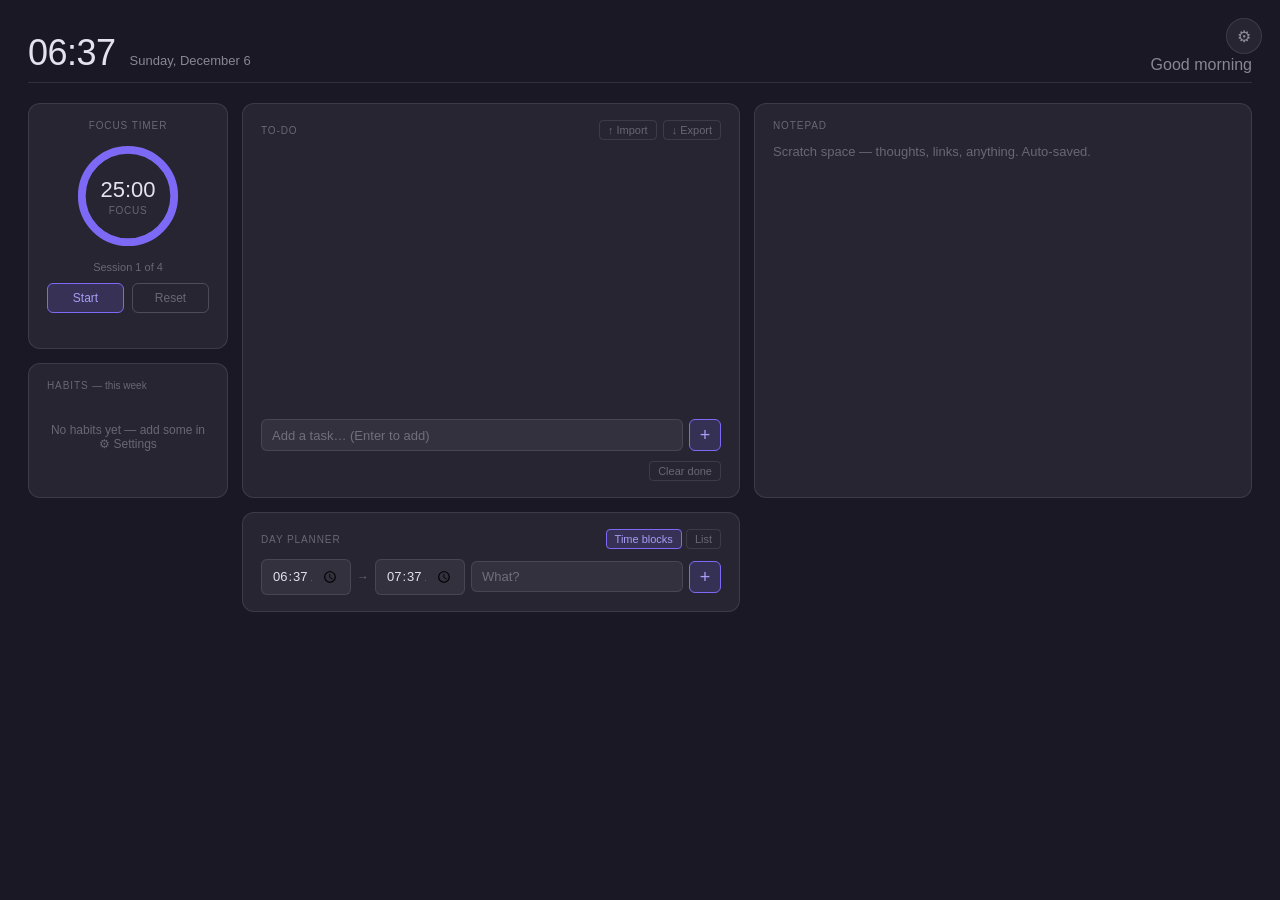
==== newtab.html @ 27ba7f16 "Add files via upload" ====
<!DOCTYPE html>
<html lang="en">
<head>
<meta charset="UTF-8">
<meta name="viewport" content="width=device-width, initial-scale=1.0">
<title>StillPoint</title>
<link rel="stylesheet" href="style.css">
</head>
<body class="theme-dusk">

<!-- Settings panel -->
<div id="settings-panel" class="settings-panel hidden">
  <div class="settings-inner">
    <div class="settings-header">
      <span>Settings</span>
      <button class="icon-btn" id="close-settings" aria-label="Close settings">✕</button>
    </div>

    <section class="settings-section">
      <h3>Theme</h3>
      <div class="theme-grid">
        <button class="theme-swatch" data-theme="dusk" title="Dusk"><span class="swatch-preview s-dusk"></span>Dusk</button>
        <button class="theme-swatch" data-theme="midnight" title="Midnight"><span class="swatch-preview s-midnight"></span>Midnight</button>
        <button class="theme-swatch" data-theme="forest" title="Forest"><span class="swatch-preview s-forest"></span>Forest</button>
        <button class="theme-swatch" data-theme="slate" title="Slate"><span class="swatch-preview s-slate"></span>Slate</button>
        <button class="theme-swatch" data-theme="rose" title="Rose"><span class="swatch-preview s-rose"></span>Rose</button>
        <button class="theme-swatch" data-theme="light" title="Light"><span class="swatch-preview s-light"></span>Light</button>
      </div>
    </section>

    <section class="settings-section">
      <h3>Background image</h3>
      <p class="settings-hint">Replaces the theme colour with your own photo. Stored locally in your browser.</p>
      <div class="bg-controls">
        <label class="file-btn" for="bg-upload">Choose image</label>
        <input type="file" id="bg-upload" accept="image/*" style="display:none">
        <button id="bg-clear" class="ghost-btn">Remove image</button>
      </div>
      <div id="bg-preview-wrap" class="hidden">
        <img id="bg-preview" alt="Background preview">
      </div>
    </section>

    <section class="settings-section">
      <h3>Greeting name</h3>
      <input type="text" id="greeting-name" placeholder="Your name" maxlength="40">
    </section>

    <section class="settings-section">
      <h3>Pomodoro lengths</h3>
      <div class="pomo-settings-row">
        <label>Focus <input type="number" id="pomo-focus-len" min="1" max="90" value="25"> min</label>
        <label>Break <input type="number" id="pomo-break-len" min="1" max="30" value="5"> min</label>
        <label>Long break <input type="number" id="pomo-long-len" min="1" max="60" value="15"> min</label>
      </div>
    </section>

    <section class="settings-section">
      <h3>Habits</h3>
      <div id="habit-settings-list"></div>
      <div class="habit-add-row">
        <input type="text" id="new-habit-name" placeholder="New habit name" maxlength="40">
        <button id="add-habit-btn" class="ghost-btn">Add</button>
      </div>
    </section>
  </div>
</div>

<!-- Gear button -->
<button class="gear-btn" id="open-settings" aria-label="Open settings">⚙</button>

<!-- Main dashboard -->
<main class="dashboard">

  <!-- Header -->
  <header class="dash-header">
    <div class="header-left">
      <div id="clock" class="clock">00:00</div>
      <div id="date-str" class="date-str"></div>
    </div>
    <div id="greeting" class="greeting"></div>
  </header>

  <!-- Widget grid -->
  <div class="widget-grid">

    <!-- Pomodoro -->
    <div class="widget widget-pomo" id="w-pomo">
      <div class="widget-label">Focus timer</div>
      <div class="pomo-ring-wrap">
        <svg class="pomo-svg" viewBox="0 0 100 100">
          <circle class="pomo-track" cx="50" cy="50" r="42"/>
          <circle class="pomo-progress" id="pomo-arc" cx="50" cy="50" r="42"/>
        </svg>
        <div class="pomo-inner">
          <div id="pomo-display" class="pomo-time">25:00</div>
          <div id="pomo-label" class="pomo-mode-label">Focus</div>
        </div>
      </div>
      <div class="pomo-session-info">Session <span id="pomo-session">1</span> of 4</div>
      <div class="pomo-btns">
        <button id="pomo-toggle" class="pomo-btn">Start</button>
        <button id="pomo-reset" class="pomo-btn pomo-btn-ghost">Reset</button>
      </div>
    </div>

    <!-- To-do -->
    <div class="widget widget-todo" id="w-todo">
      <div class="widget-label-row">
        <span class="widget-label">To-do</span>
        <div class="todo-actions">
          <button class="tiny-btn" id="todo-import-btn" title="Import tasks">↑ Import</button>
          <button class="tiny-btn" id="todo-export-btn" title="Export tasks">↓ Export</button>
          <input type="file" id="todo-import-file" accept=".txt,.csv" style="display:none">
          <div class="export-menu hidden" id="export-menu">
            <button data-fmt="txt">Plain text (.txt)</button>
            <button data-fmt="csv">CSV (.csv)</button>
          </div>
        </div>
      </div>
      <ul id="todo-list" class="todo-list"></ul>
      <div class="todo-add-row">
        <input type="text" id="todo-input" placeholder="Add a task… (Enter to add)" maxlength="200">
        <button id="todo-add" class="icon-add-btn" aria-label="Add task">+</button>
      </div>
      <div class="todo-footer">
        <span id="todo-count" class="todo-count"></span>
        <button class="tiny-btn" id="todo-clear-done">Clear done</button>
      </div>
    </div>

    <!-- Notepad -->
    <div class="widget widget-notepad" id="w-notepad">
      <div class="widget-label">Notepad</div>
      <textarea id="notepad-area" placeholder="Scratch space — thoughts, links, anything. Auto-saved."></textarea>
    </div>

    <!-- Habits -->
    <div class="widget widget-habits" id="w-habits">
      <div class="widget-label">Habits <span class="widget-sublabel">— this week</span></div>
      <div id="habit-list" class="habit-list"></div>
      <div id="habit-empty" class="habit-empty hidden">
        <span>No habits yet — add some in ⚙ Settings</span>
      </div>
    </div>

    <!-- Day planner -->
    <div class="widget widget-planner" id="w-planner">
      <div class="widget-label-row">
        <span class="widget-label">Day planner</span>
        <div class="planner-view-toggle">
          <button class="view-btn active" data-view="blocks" id="view-blocks-btn">Time blocks</button>
          <button class="view-btn" data-view="list" id="view-list-btn">List</button>
        </div>
      </div>

      <!-- Time blocks view -->
      <div id="planner-blocks-view" class="planner-blocks-view">
        <div id="blocks-list" class="blocks-list"></div>
        <div class="block-add-row">
          <input type="time" id="block-start" class="time-input">
          <span class="block-dash">→</span>
          <input type="time" id="block-end" class="time-input">
          <input type="text" id="block-label" placeholder="What?" class="block-label-input" maxlength="80">
          <button id="block-add-btn" class="icon-add-btn" aria-label="Add block">+</button>
        </div>
      </div>

      <!-- List view -->
      <div id="planner-list-view" class="planner-list-view hidden">
        <ul id="planner-list" class="planner-list"></ul>
        <div class="plan-add-row">
          <input type="time" id="plan-time" class="time-input plan-time-opt">
          <input type="text" id="plan-item-input" placeholder="Add item… (optional time above)" maxlength="200">
          <button id="plan-item-add" class="icon-add-btn" aria-label="Add item">+</button>
        </div>
      </div>
    </div>

  </div>
</main>

<script src="app.js"></script>
</body>
</html>
---- style.css ----
/* ── Reset & base ───────────────────────────────── */
*, *::before, *::after { box-sizing: border-box; margin: 0; padding: 0; }
html, body { width: 100%; min-height: 100vh; font-family: -apple-system, BlinkMacSystemFont, 'Segoe UI', sans-serif; font-size: 14px; }

/* ── Themes ─────────────────────────────────────── */
:root {
  --bg: #1a1825;
  --bg2: rgba(255,255,255,0.06);
  --bg3: rgba(255,255,255,0.03);
  --border: rgba(255,255,255,0.10);
  --border2: rgba(255,255,255,0.18);
  --text: #e4e2f0;
  --text2: rgba(228,226,240,0.55);
  --text3: rgba(228,226,240,0.35);
  --accent: #7c6af7;
  --accent-light: rgba(124,106,247,0.18);
  --accent-text: #a89df8;
  --success: #5dcaa5;
  --success-light: rgba(93,202,165,0.18);
  --danger: #f07575;
  --shadow: rgba(0,0,0,0.35);
  --pomo-track: rgba(255,255,255,0.08);
  --radius: 12px;
  --widget-pad: 16px 18px;
}
body.theme-dusk { --bg:#1a1825; --accent:#7c6af7; --accent-light:rgba(124,106,247,0.18); --accent-text:#a89df8; }
body.theme-midnight { --bg:#0d0d14; --bg2:rgba(255,255,255,0.05); --accent:#4f8ef7; --accent-light:rgba(79,142,247,0.18); --accent-text:#82b0f8; }
body.theme-forest { --bg:#0f1a14; --bg2:rgba(255,255,255,0.06); --accent:#3da87a; --accent-light:rgba(61,168,122,0.18); --accent-text:#6dcba5; }
body.theme-slate { --bg:#16202c; --bg2:rgba(255,255,255,0.06); --accent:#5b8fa8; --accent-light:rgba(91,143,168,0.18); --accent-text:#8db8cc; }
body.theme-rose { --bg:#1e1218; --bg2:rgba(255,255,255,0.06); --accent:#c46b8f; --accent-light:rgba(196,107,143,0.18); --accent-text:#de9ab7; }
body.theme-light {
  --bg:#f0eff5; --bg2:rgba(0,0,0,0.04); --bg3:rgba(0,0,0,0.02);
  --border:rgba(0,0,0,0.10); --border2:rgba(0,0,0,0.18);
  --text:#1a1825; --text2:rgba(26,24,37,0.55); --text3:rgba(26,24,37,0.35);
  --accent:#6254d4; --accent-light:rgba(98,84,212,0.12); --accent-text:#6254d4;
  --success:#2a9b71; --success-light:rgba(42,155,113,0.12);
  --danger:#c94040; --shadow:rgba(0,0,0,0.12); --pomo-track:rgba(0,0,0,0.08);
}

/* ── Background image support ───────────────────── */
body.has-bg-image {
  background-size: cover !important;
  background-position: center !important;
  background-attachment: fixed !important;
}
body.has-bg-image .widget {
  background: rgba(0,0,0,0.45) !important;
  backdrop-filter: blur(12px);
  -webkit-backdrop-filter: blur(12px);
  border-color: rgba(255,255,255,0.12) !important;
}
body.has-bg-image.theme-light .widget {
  background: rgba(255,255,255,0.5) !important;
  border-color: rgba(255,255,255,0.4) !important;
}
body.has-bg-image .dash-header { text-shadow: 0 1px 6px rgba(0,0,0,0.5); }
body.has-bg-image.theme-light .dash-header { text-shadow: 0 1px 4px rgba(0,0,0,0.2); }

/* ── Page body ──────────────────────────────────── */
body {
  background-color: var(--bg);
  color: var(--text);
  transition: background 0.3s;
}

/* ── Settings gear ──────────────────────────────── */
.gear-btn {
  position: fixed; top: 18px; right: 18px; z-index: 200;
  background: var(--bg2); border: 1px solid var(--border);
  border-radius: 50%; width: 36px; height: 36px;
  font-size: 16px; cursor: pointer; color: var(--text2);
  display: flex; align-items: center; justify-content: center;
  transition: background 0.15s, color 0.15s;
}
.gear-btn:hover { background: var(--bg3); color: var(--text); }

/* ── Settings panel ─────────────────────────────── */
.settings-panel {
  position: fixed; top: 0; right: 0; bottom: 0; z-index: 300;
  width: 320px; background: var(--bg);
  border-left: 1px solid var(--border2);
  overflow-y: auto;
  transition: transform 0.25s ease;
  box-shadow: -4px 0 32px var(--shadow);
}
.settings-panel.hidden { transform: translateX(100%); }
.settings-inner { padding: 20px; }
.settings-header {
  display: flex; align-items: center; justify-content: space-between;
  font-size: 15px; font-weight: 600; margin-bottom: 24px;
  padding-bottom: 12px; border-bottom: 1px solid var(--border);
}
.settings-section { margin-bottom: 24px; }
.settings-section h3 { font-size: 11px; text-transform: uppercase; letter-spacing: 0.08em; color: var(--text3); margin-bottom: 10px; font-weight: 500; }
.settings-hint { font-size: 11px; color: var(--text3); margin-bottom: 8px; line-height: 1.5; }

/* Theme swatches */
.theme-grid { display: grid; grid-template-columns: repeat(3, 1fr); gap: 8px; }
.theme-swatch {
  display: flex; flex-direction: column; align-items: center; gap: 5px;
  background: var(--bg2); border: 1px solid var(--border);
  border-radius: 8px; padding: 8px 4px; cursor: pointer;
  font-size: 11px; color: var(--text2); transition: border-color 0.15s;
}
.theme-swatch:hover, .theme-swatch.active { border-color: var(--accent); color: var(--text); }
.swatch-preview { display: block; width: 28px; height: 28px; border-radius: 50%; border: 2px solid rgba(255,255,255,0.1); }
.s-dusk    { background: radial-gradient(circle at 40% 40%, #7c6af7, #1a1825); }
.s-midnight{ background: radial-gradient(circle at 40% 40%, #4f8ef7, #0d0d14); }
.s-forest  { background: radial-gradient(circle at 40% 40%, #3da87a, #0f1a14); }
.s-slate   { background: radial-gradient(circle at 40% 40%, #5b8fa8, #16202c); }
.s-rose    { background: radial-gradient(circle at 40% 40%, #c46b8f, #1e1218); }
.s-light   { background: radial-gradient(circle at 40% 40%, #6254d4, #f0eff5); }

/* BG image */
.bg-controls { display: flex; gap: 8px; flex-wrap: wrap; }
.file-btn {
  display: inline-block; padding: 6px 12px;
  background: var(--accent-light); border: 1px solid var(--accent);
  border-radius: 6px; font-size: 12px; color: var(--accent-text);
  cursor: pointer; transition: background 0.15s;
}
.file-btn:hover { background: rgba(124,106,247,0.28); }
#bg-preview-wrap { margin-top: 8px; }
#bg-preview { width: 100%; border-radius: 6px; border: 1px solid var(--border); max-height: 120px; object-fit: cover; }

/* Pomo settings */
.pomo-settings-row { display: flex; gap: 10px; flex-wrap: wrap; }
.pomo-settings-row label { font-size: 12px; color: var(--text2); display: flex; align-items: center; gap: 5px; }
.pomo-settings-row input[type=number] { width: 48px; }

/* Habit settings */
#habit-settings-list { display: flex; flex-direction: column; gap: 6px; margin-bottom: 8px; }
.habit-setting-row { display: flex; align-items: center; justify-content: space-between; background: var(--bg2); border-radius: 6px; padding: 6px 10px; font-size: 12px; }
.habit-add-row { display: flex; gap: 8px; }

/* Form elements */
input[type=text], input[type=number], input[type=time], textarea {
  background: var(--bg2); border: 1px solid var(--border);
  border-radius: 6px; padding: 7px 10px; color: var(--text);
  font-size: 13px; font-family: inherit; outline: none;
  transition: border-color 0.15s;
}
input[type=text]:focus, input[type=number]:focus, input[type=time]:focus, textarea:focus { border-color: var(--accent); }
input[type=text]::placeholder, textarea::placeholder { color: var(--text3); }

/* Buttons */
.ghost-btn {
  background: transparent; border: 1px solid var(--border2);
  border-radius: 6px; padding: 6px 12px; color: var(--text2);
  font-size: 12px; cursor: pointer; transition: background 0.15s, color 0.15s;
}
.ghost-btn:hover { background: var(--bg2); color: var(--text); }
.icon-btn { background: none; border: none; cursor: pointer; color: var(--text2); font-size: 15px; padding: 2px 6px; }
.icon-btn:hover { color: var(--text); }
.icon-add-btn {
  background: var(--accent-light); border: 1px solid var(--accent);
  border-radius: 6px; color: var(--accent-text); font-size: 18px;
  width: 32px; height: 32px; cursor: pointer; flex-shrink: 0;
  display: flex; align-items: center; justify-content: center;
  line-height: 1; transition: background 0.15s;
}
.icon-add-btn:hover { background: rgba(124,106,247,0.28); }
.tiny-btn {
  background: transparent; border: 1px solid var(--border);
  border-radius: 4px; padding: 3px 8px; font-size: 11px;
  color: var(--text3); cursor: pointer; transition: color 0.15s, border-color 0.15s;
}
.tiny-btn:hover { color: var(--text2); border-color: var(--border2); }

/* ── Dashboard layout ───────────────────────────── */
.dashboard {
  max-width: 1280px; margin: 0 auto;
  padding: 32px 28px 40px;
  min-height: 100vh; display: flex; flex-direction: column; gap: 20px;
}

/* Header */
.dash-header {
  display: flex; align-items: flex-end; justify-content: space-between;
  flex-wrap: wrap; gap: 8px; padding-bottom: 8px;
  border-bottom: 1px solid var(--border);
}
.header-left { display: flex; align-items: baseline; gap: 14px; }
.clock { font-size: 36px; font-weight: 300; letter-spacing: -0.5px; color: var(--text); font-variant-numeric: tabular-nums; }
.date-str { font-size: 13px; color: var(--text2); }
.greeting { font-size: 16px; color: var(--text2); }

/* Widget grid */
.widget-grid {
  display: grid;
  grid-template-columns: 200px 1fr 1fr;
  grid-template-rows: auto auto;
  gap: 14px;
}

/* ── Widgets ────────────────────────────────────── */
.widget {
  background: var(--bg2); border: 1px solid var(--border);
  border-radius: var(--radius); padding: var(--widget-pad);
  display: flex; flex-direction: column; gap: 10px;
}
.widget-label {
  font-size: 10px; text-transform: uppercase; letter-spacing: 0.09em;
  color: var(--text3); font-weight: 500;
}
.widget-sublabel { font-size: 10px; text-transform: none; letter-spacing: 0; color: var(--text3); }
.widget-label-row { display: flex; align-items: center; justify-content: space-between; }

/* Pomodoro */
.widget-pomo { grid-column: 1; grid-row: 1; align-items: center; }
.pomo-ring-wrap { position: relative; width: 110px; height: 110px; }
.pomo-svg { width: 100%; height: 100%; transform: rotate(-90deg); }
.pomo-track { fill: none; stroke: var(--pomo-track); stroke-width: 7; }
.pomo-progress { fill: none; stroke: var(--accent); stroke-width: 7; stroke-linecap: round; transition: stroke-dashoffset 1s linear; }
.pomo-inner {
  position: absolute; inset: 0;
  display: flex; flex-direction: column; align-items: center; justify-content: center;
}
.pomo-time { font-size: 22px; font-weight: 400; font-variant-numeric: tabular-nums; color: var(--text); }
.pomo-mode-label { font-size: 10px; color: var(--text3); text-transform: uppercase; letter-spacing: 0.07em; margin-top: 2px; }
.pomo-session-info { font-size: 11px; color: var(--text3); }
.pomo-btns { display: flex; gap: 8px; width: 100%; }
.pomo-btn {
  flex: 1; padding: 7px 0; border-radius: 6px; font-size: 12px;
  cursor: pointer; background: var(--accent-light); border: 1px solid var(--accent);
  color: var(--accent-text); transition: background 0.15s;
}
.pomo-btn:hover { background: rgba(124,106,247,0.28); }
.pomo-btn-ghost { background: transparent; border-color: var(--border2); color: var(--text3); }
.pomo-btn-ghost:hover { background: var(--bg2); color: var(--text2); }
.pomo-btn.running { background: var(--accent); color: #fff; border-color: var(--accent); }

/* To-do */
.widget-todo { grid-column: 2; grid-row: 1 / 3; }
.todo-actions { display: flex; gap: 6px; position: relative; }
.todo-list {
  list-style: none; display: flex; flex-direction: column; gap: 2px;
  overflow-y: auto; max-height: 280px; flex: 1;
  scrollbar-width: thin; scrollbar-color: var(--border) transparent;
}
.todo-item {
  display: flex; align-items: center; gap: 9px;
  padding: 6px 4px; border-radius: 6px;
  border-bottom: 1px solid var(--border); transition: background 0.1s;
}
.todo-item:hover { background: var(--bg2); }
.todo-item:last-child { border-bottom: none; }
.todo-check {
  width: 16px; height: 16px; border-radius: 50%;
  border: 1.5px solid var(--border2); flex-shrink: 0;
  cursor: pointer; transition: background 0.15s, border-color 0.15s;
  display: flex; align-items: center; justify-content: center;
}
.todo-check.checked { background: var(--accent); border-color: var(--accent); }
.todo-check.checked::after {
  content: ''; display: block;
  width: 5px; height: 3px;
  border-left: 1.5px solid #fff; border-bottom: 1.5px solid #fff;
  transform: rotate(-45deg) translateY(-1px);
}
.todo-text { flex: 1; font-size: 13px; color: var(--text); line-height: 1.4; cursor: text; }
.todo-text.done { color: var(--text3); text-decoration: line-through; }
.todo-del {
  opacity: 0; background: none; border: none; color: var(--danger);
  cursor: pointer; font-size: 15px; padding: 0 2px; transition: opacity 0.15s;
}
.todo-item:hover .todo-del { opacity: 1; }
.todo-add-row { display: flex; gap: 6px; }
.todo-add-row input { flex: 1; }
.todo-footer { display: flex; align-items: center; justify-content: space-between; }
.todo-count { font-size: 11px; color: var(--text3); }
.export-menu {
  position: absolute; top: calc(100% + 4px); right: 0; z-index: 50;
  background: var(--bg); border: 1px solid var(--border2);
  border-radius: 8px; overflow: hidden; white-space: nowrap;
  box-shadow: 0 4px 16px var(--shadow);
}
.export-menu button {
  display: block; width: 100%; text-align: left;
  padding: 8px 14px; background: none; border: none;
  font-size: 12px; color: var(--text2); cursor: pointer;
}
.export-menu button:hover { background: var(--bg2); color: var(--text); }

/* Notepad */
.widget-notepad { grid-column: 3; grid-row: 1 / 3; }
.widget-notepad textarea {
  flex: 1; width: 100%; resize: none; min-height: 340px;
  border: none; background: transparent; padding: 0;
  font-size: 13px; line-height: 1.65; color: var(--text);
}
.widget-notepad textarea:focus { outline: none; }

/* Habits */
.widget-habits { grid-column: 1; grid-row: 2; }
.habit-list { display: flex; flex-direction: column; gap: 8px; }
.habit-row { display: flex; align-items: center; justify-content: space-between; gap: 8px; }
.habit-name { font-size: 12px; color: var(--text2); flex: 1; min-width: 0; white-space: nowrap; overflow: hidden; text-overflow: ellipsis; }
.habit-dots { display: flex; gap: 4px; }
.habit-dot {
  width: 9px; height: 9px; border-radius: 50%;
  background: var(--pomo-track); cursor: pointer;
  transition: background 0.15s, transform 0.1s;
  border: none; padding: 0;
}
.habit-dot:hover { transform: scale(1.3); }
.habit-dot.done { background: var(--success); }
.habit-dot.today { box-shadow: 0 0 0 2px var(--accent); }
.habit-empty { font-size: 12px; color: var(--text3); text-align: center; padding: 12px 0; }

/* Day planner */
.widget-planner { grid-column: 2 / 3; grid-row: 3; }
.planner-view-toggle { display: flex; gap: 4px; }
.view-btn {
  background: transparent; border: 1px solid var(--border);
  border-radius: 4px; padding: 3px 8px; font-size: 11px;
  color: var(--text3); cursor: pointer; transition: all 0.15s;
}
.view-btn.active { background: var(--accent-light); border-color: var(--accent); color: var(--accent-text); }

/* Blocks view */
.blocks-list { display: flex; flex-direction: column; gap: 5px; max-height: 220px; overflow-y: auto; scrollbar-width: thin; }
.time-block-item {
  display: flex; align-items: center; gap: 10px;
  background: var(--bg3); border-radius: 6px; padding: 6px 10px;
  border-left: 3px solid var(--accent);
}
.block-time-range { font-size: 11px; color: var(--text3); font-variant-numeric: tabular-nums; white-space: nowrap; min-width: 80px; }
.block-item-label { flex: 1; font-size: 13px; color: var(--text); }
.block-del { opacity: 0; background: none; border: none; color: var(--danger); cursor: pointer; font-size: 14px; padding: 0 2px; transition: opacity 0.15s; }
.time-block-item:hover .block-del { opacity: 1; }
.block-add-row { display: flex; align-items: center; gap: 6px; flex-wrap: wrap; }
.block-add-row .time-input { width: 90px; }
.block-dash { color: var(--text3); font-size: 12px; }
.block-label-input { flex: 1; min-width: 100px; }

/* List view */
.planner-list { list-style: none; display: flex; flex-direction: column; gap: 3px; max-height: 220px; overflow-y: auto; scrollbar-width: thin; }
.plan-item {
  display: flex; align-items: center; gap: 8px;
  padding: 5px 4px; border-bottom: 1px solid var(--border);
}
.plan-item:last-child { border-bottom: none; }
.plan-item-time { font-size: 11px; color: var(--accent-text); font-variant-numeric: tabular-nums; min-width: 38px; }
.plan-item-text { flex: 1; font-size: 13px; color: var(--text); }
.plan-del { opacity: 0; background: none; border: none; color: var(--danger); cursor: pointer; font-size: 14px; padding: 0 2px; transition: opacity 0.15s; }
.plan-item:hover .plan-del { opacity: 1; }
.plan-add-row { display: flex; gap: 6px; align-items: center; }
.plan-add-row input[type=text] { flex: 1; }
.plan-time-opt { width: 90px; }

/* ── Utilities ───────────────────────────────────── */
.hidden { display: none !important; }

/* Responsive tweak for narrow screens */
@media (max-width: 860px) {
  .widget-grid { grid-template-columns: 1fr 1fr; }
  .widget-todo { grid-column: 1 / 3; grid-row: auto; }
  .widget-notepad { grid-column: 1 / 3; grid-row: auto; }
  .widget-habits { grid-column: 1; grid-row: auto; }
  .widget-planner { grid-column: 1 / 3; grid-row: auto; }
}
@media (max-width: 540px) {
  .widget-grid { grid-template-columns: 1fr; }
  .widget-todo, .widget-notepad, .widget-habits, .widget-planner { grid-column: 1; }
}
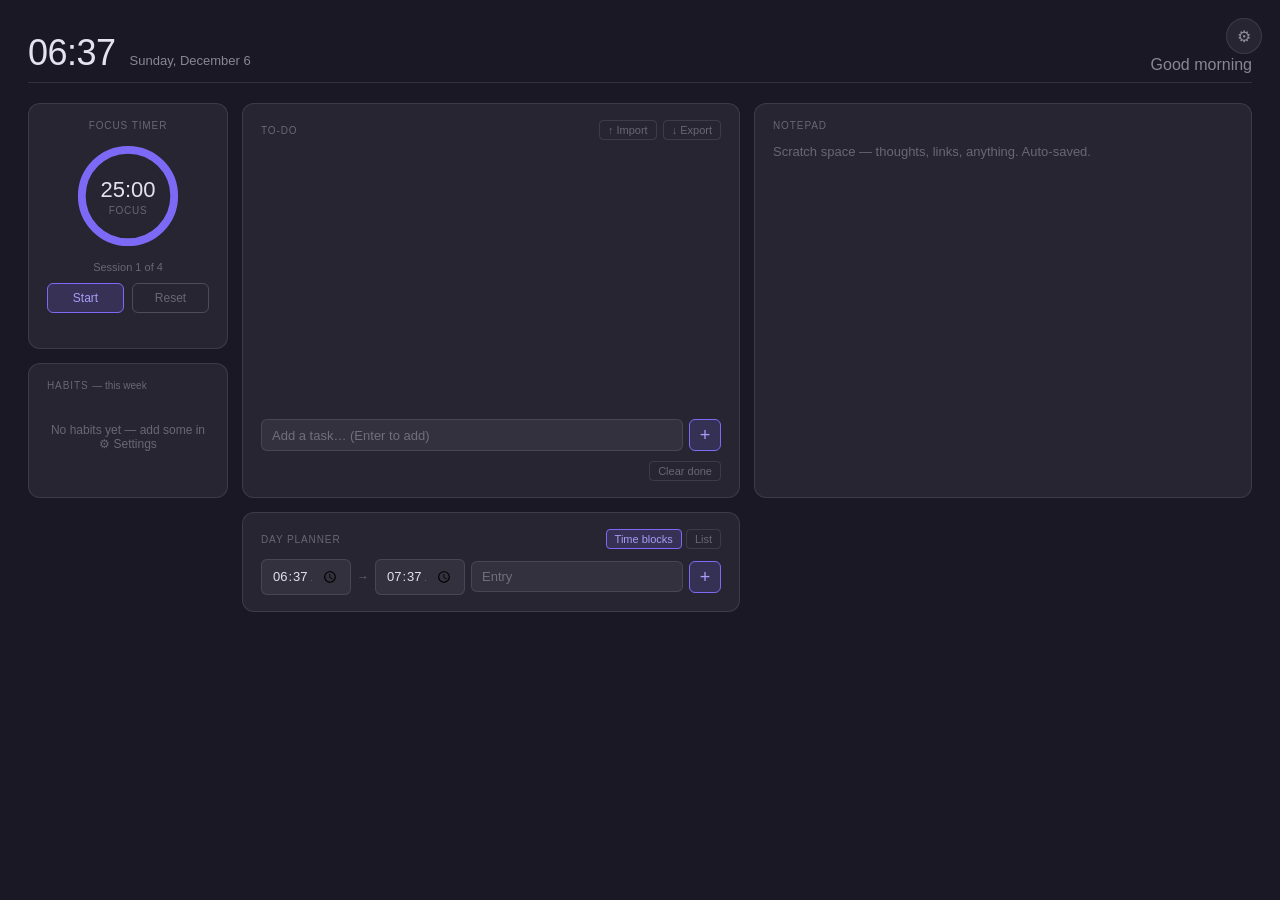
==== commit f982eb53: "Prototype update after 3rd test run" ====
--- a/newtab.html
+++ b/newtab.html
@@ -161,7 +161,7 @@
           <input type="time" id="block-start" class="time-input">
           <span class="block-dash">→</span>
           <input type="time" id="block-end" class="time-input">
-          <input type="text" id="block-label" placeholder="What?" class="block-label-input" maxlength="80">
+          <input type="text" id="block-label" placeholder="Entry" class="block-label-input" maxlength="80">
           <button id="block-add-btn" class="icon-add-btn" aria-label="Add block">+</button>
         </div>
       </div>
